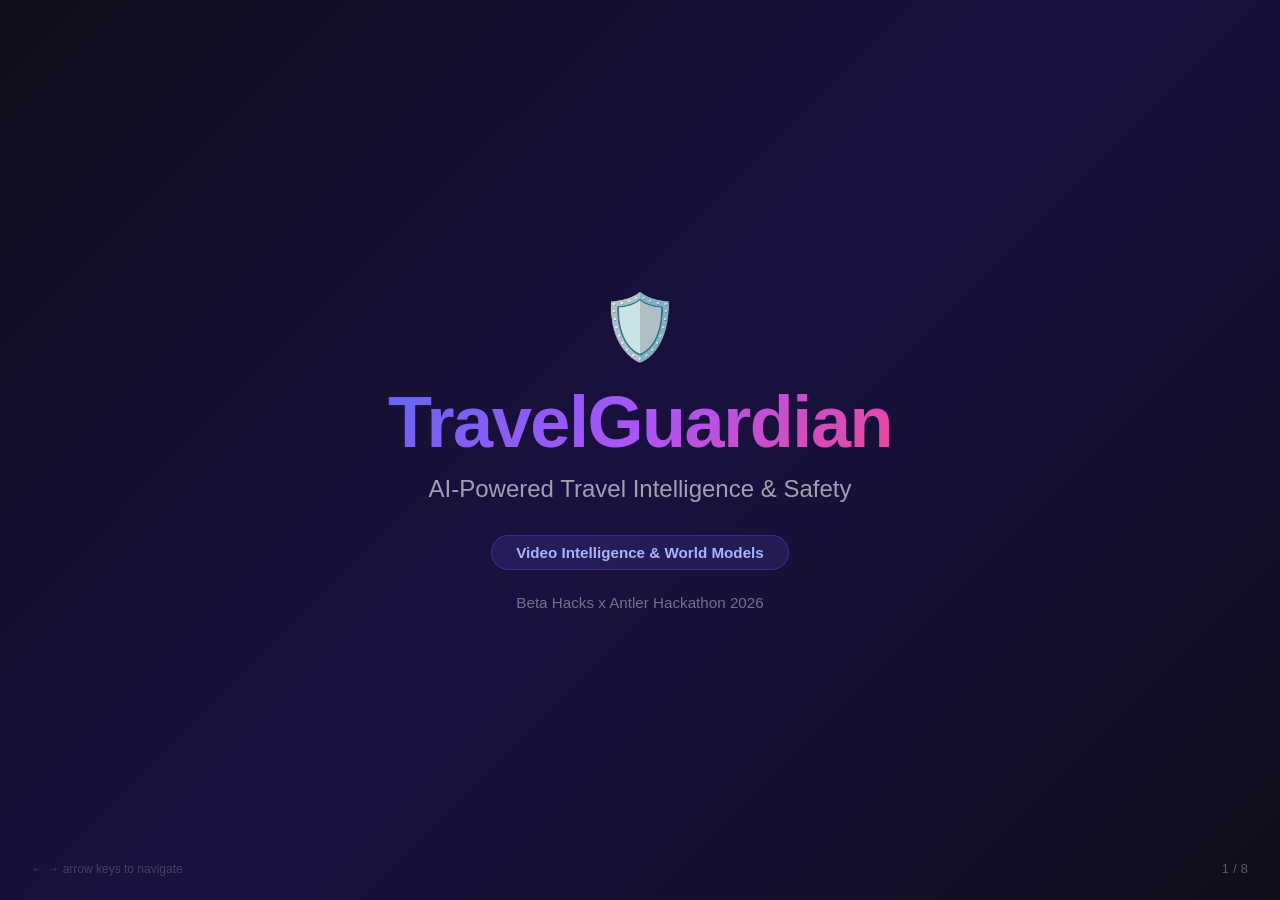
==== deck.html @ 5fe44419 "Initial commit: TravelGuardian - AI-powered travel intelligence & safety Full-stack travel companion" ====
<!DOCTYPE html>
<html lang="en">
<head>
<meta charset="UTF-8">
<meta name="viewport" content="width=device-width, initial-scale=1.0">
<title>TravelGuardian — Pitch Deck</title>
<style>
  * { margin: 0; padding: 0; box-sizing: border-box; }
  @import url('https://fonts.googleapis.com/css2?family=Inter:wght@400;500;600;700;800&display=swap');

  body {
    font-family: 'Inter', -apple-system, BlinkMacSystemFont, sans-serif;
    background: #0f0f1a;
    color: #fff;
    overflow: hidden;
    height: 100vh;
  }

  .deck { position: relative; width: 100vw; height: 100vh; }

  .slide {
    position: absolute;
    inset: 0;
    display: flex;
    flex-direction: column;
    justify-content: center;
    align-items: center;
    padding: 4rem 6rem;
    opacity: 0;
    transform: translateX(60px);
    transition: opacity 0.5s, transform 0.5s;
    pointer-events: none;
  }

  .slide.active {
    opacity: 1;
    transform: translateX(0);
    pointer-events: auto;
  }

  .slide.prev {
    opacity: 0;
    transform: translateX(-60px);
  }

  /* Slide counter */
  .counter {
    position: fixed;
    bottom: 1.5rem;
    right: 2rem;
    font-size: 0.85rem;
    color: rgba(255,255,255,0.3);
    font-weight: 500;
    z-index: 100;
  }

  .nav-hint {
    position: fixed;
    bottom: 1.5rem;
    left: 2rem;
    font-size: 0.75rem;
    color: rgba(255,255,255,0.2);
    z-index: 100;
  }

  /* ---- Slide Styles ---- */

  /* Title Slide */
  .slide-title {
    background: linear-gradient(135deg, #0f0f1a 0%, #1a1040 50%, #0f0f1a 100%);
    text-align: center;
  }

  .slide-title .logo { font-size: 4rem; margin-bottom: 1rem; }

  .slide-title h1 {
    font-size: 4.5rem;
    font-weight: 800;
    background: linear-gradient(135deg, #6366f1, #a855f7, #ec4899);
    -webkit-background-clip: text;
    -webkit-text-fill-color: transparent;
    margin-bottom: 0.75rem;
    letter-spacing: -0.02em;
  }

  .slide-title .subtitle {
    font-size: 1.5rem;
    color: rgba(255,255,255,0.6);
    font-weight: 400;
    margin-bottom: 2rem;
  }

  .slide-title .track-badge {
    display: inline-block;
    padding: 0.5rem 1.5rem;
    border-radius: 50px;
    background: rgba(99, 102, 241, 0.15);
    border: 1px solid rgba(99, 102, 241, 0.3);
    color: #a5b4fc;
    font-size: 0.95rem;
    font-weight: 600;
    margin-bottom: 1.5rem;
  }

  .slide-title .team {
    color: rgba(255,255,255,0.4);
    font-size: 0.95rem;
  }

  /* Problem Slide */
  .slide-problem {
    background: linear-gradient(135deg, #1a0a0a 0%, #0f0f1a 100%);
    text-align: left;
    align-items: flex-start;
  }

  .slide-problem .tag {
    font-size: 0.85rem;
    font-weight: 700;
    text-transform: uppercase;
    letter-spacing: 0.15em;
    color: #f87171;
    margin-bottom: 1rem;
  }

  .slide-problem h2 {
    font-size: 3rem;
    font-weight: 800;
    margin-bottom: 2rem;
    line-height: 1.2;
    max-width: 800px;
  }

  .pain-points {
    display: flex;
    flex-direction: column;
    gap: 1.25rem;
    max-width: 700px;
  }

  .pain-point {
    display: flex;
    align-items: flex-start;
    gap: 1rem;
    font-size: 1.2rem;
    color: rgba(255,255,255,0.8);
    line-height: 1.5;
  }

  .pain-point .icon { font-size: 1.5rem; flex-shrink: 0; }

  /* Solution Slide */
  .slide-solution {
    background: linear-gradient(135deg, #0a1a0a 0%, #0f0f1a 100%);
    text-align: left;
    align-items: flex-start;
  }

  .slide-solution .tag {
    font-size: 0.85rem;
    font-weight: 700;
    text-transform: uppercase;
    letter-spacing: 0.15em;
    color: #4ade80;
    margin-bottom: 1rem;
  }

  .slide-solution h2 {
    font-size: 3rem;
    font-weight: 800;
    margin-bottom: 2rem;
    line-height: 1.2;
  }

  .features {
    display: grid;
    grid-template-columns: 1fr 1fr 1fr;
    gap: 1.5rem;
    width: 100%;
    max-width: 1000px;
  }

  .feature-card {
    background: rgba(255,255,255,0.05);
    border: 1px solid rgba(255,255,255,0.08);
    border-radius: 16px;
    padding: 1.75rem;
    transition: transform 0.2s;
  }

  .feature-card:hover { transform: translateY(-4px); }

  .feature-card .feat-icon { font-size: 2rem; margin-bottom: 0.75rem; }

  .feature-card h3 {
    font-size: 1.15rem;
    font-weight: 700;
    margin-bottom: 0.5rem;
  }

  .feature-card p {
    font-size: 0.9rem;
    color: rgba(255,255,255,0.6);
    line-height: 1.5;
  }

  /* How It Works */
  .slide-how {
    background: linear-gradient(135deg, #0f0f1a 0%, #0a0a2a 100%);
    text-align: left;
    align-items: flex-start;
  }

  .slide-how .tag {
    font-size: 0.85rem;
    font-weight: 700;
    text-transform: uppercase;
    letter-spacing: 0.15em;
    color: #818cf8;
    margin-bottom: 1rem;
  }

  .slide-how h2 {
    font-size: 2.75rem;
    font-weight: 800;
    margin-bottom: 2.5rem;
  }

  .flow-steps {
    display: flex;
    gap: 1rem;
    width: 100%;
    max-width: 1100px;
    align-items: stretch;
  }

  .flow-step {
    flex: 1;
    background: rgba(255,255,255,0.04);
    border: 1px solid rgba(255,255,255,0.08);
    border-radius: 16px;
    padding: 1.5rem;
    position: relative;
    text-align: center;
  }

  .flow-step .step-num {
    position: absolute;
    top: -12px;
    left: 50%;
    transform: translateX(-50%);
    background: #6366f1;
    width: 28px;
    height: 28px;
    border-radius: 50%;
    display: flex;
    align-items: center;
    justify-content: center;
    font-size: 0.8rem;
    font-weight: 700;
  }

  .flow-step .step-icon { font-size: 2rem; margin: 0.75rem 0; }
  .flow-step h4 { font-size: 1rem; font-weight: 700; margin-bottom: 0.5rem; }
  .flow-step p { font-size: 0.8rem; color: rgba(255,255,255,0.5); line-height: 1.4; }

  .flow-arrow {
    display: flex;
    align-items: center;
    font-size: 1.5rem;
    color: rgba(255,255,255,0.2);
    flex-shrink: 0;
  }

  /* Tech Stack */
  .slide-stack {
    background: linear-gradient(135deg, #0f0f1a 0%, #1a1030 100%);
    text-align: left;
    align-items: flex-start;
  }

  .slide-stack .tag {
    font-size: 0.85rem;
    font-weight: 700;
    text-transform: uppercase;
    letter-spacing: 0.15em;
    color: #c084fc;
    margin-bottom: 1rem;
  }

  .slide-stack h2 {
    font-size: 2.75rem;
    font-weight: 800;
    margin-bottom: 2rem;
  }

  .stack-grid {
    display: grid;
    grid-template-columns: 1fr 1fr;
    gap: 1.25rem;
    width: 100%;
    max-width: 900px;
  }

  .stack-item {
    background: rgba(255,255,255,0.04);
    border: 1px solid rgba(255,255,255,0.08);
    border-radius: 12px;
    padding: 1.25rem 1.5rem;
    display: flex;
    align-items: center;
    gap: 1rem;
  }

  .stack-item .stack-icon { font-size: 1.75rem; flex-shrink: 0; }
  .stack-item h4 { font-size: 1rem; font-weight: 700; margin-bottom: 0.15rem; }
  .stack-item p { font-size: 0.8rem; color: rgba(255,255,255,0.5); }

  .butterbase-highlight {
    margin-top: 1.5rem;
    background: rgba(99, 102, 241, 0.1);
    border: 1px solid rgba(99, 102, 241, 0.25);
    border-radius: 12px;
    padding: 1.25rem 1.5rem;
    max-width: 900px;
    width: 100%;
  }

  .butterbase-highlight h4 {
    font-size: 1rem;
    color: #a5b4fc;
    margin-bottom: 0.5rem;
  }

  .bb-features {
    display: flex;
    flex-wrap: wrap;
    gap: 0.5rem;
  }

  .bb-feat {
    padding: 0.3rem 0.75rem;
    border-radius: 6px;
    background: rgba(99, 102, 241, 0.15);
    color: #c7d2fe;
    font-size: 0.8rem;
    font-weight: 500;
  }

  /* Memory Slide */
  .slide-memory {
    background: linear-gradient(135deg, #0f1a1a 0%, #0f0f1a 100%);
    text-align: left;
    align-items: flex-start;
  }

  .slide-memory .tag {
    font-size: 0.85rem;
    font-weight: 700;
    text-transform: uppercase;
    letter-spacing: 0.15em;
    color: #2dd4bf;
    margin-bottom: 1rem;
  }

  .slide-memory h2 {
    font-size: 2.75rem;
    font-weight: 800;
    margin-bottom: 2rem;
  }

  .memory-layers {
    display: flex;
    flex-direction: column;
    gap: 1rem;
    width: 100%;
    max-width: 900px;
  }

  .memory-layer {
    display: flex;
    align-items: center;
    gap: 1.25rem;
    background: rgba(255,255,255,0.04);
    border: 1px solid rgba(255,255,255,0.08);
    border-radius: 12px;
    padding: 1.1rem 1.5rem;
  }

  .memory-layer .ml-icon { font-size: 1.5rem; flex-shrink: 0; }
  .memory-layer h4 { font-size: 1rem; font-weight: 700; margin-bottom: 0.1rem; }
  .memory-layer p { font-size: 0.8rem; color: rgba(255,255,255,0.5); }

  /* Demo Slide */
  .slide-demo {
    background: linear-gradient(135deg, #0f0f1a 0%, #1a1040 50%, #0f0f1a 100%);
    text-align: center;
  }

  .slide-demo h2 {
    font-size: 3.5rem;
    font-weight: 800;
    margin-bottom: 1rem;
    background: linear-gradient(135deg, #6366f1, #a855f7);
    -webkit-background-clip: text;
    -webkit-text-fill-color: transparent;
  }

  .slide-demo .demo-url {
    font-size: 1.5rem;
    color: rgba(255,255,255,0.6);
    margin-bottom: 2rem;
  }

  .slide-demo .demo-url a {
    color: #a5b4fc;
    text-decoration: none;
  }

  .demo-points {
    display: flex;
    gap: 2rem;
    margin-top: 1rem;
  }

  .demo-point {
    text-align: center;
  }

  .demo-point .dp-icon { font-size: 2.5rem; margin-bottom: 0.5rem; }
  .demo-point h4 { font-size: 1rem; font-weight: 600; }
  .demo-point p { font-size: 0.8rem; color: rgba(255,255,255,0.5); margin-top: 0.25rem; }

  /* CTA / Closing */
  .slide-cta {
    background: linear-gradient(135deg, #1a1040 0%, #0f0f1a 50%, #1a1040 100%);
    text-align: center;
  }

  .slide-cta .logo { font-size: 4rem; margin-bottom: 1.5rem; }

  .slide-cta h2 {
    font-size: 3rem;
    font-weight: 800;
    margin-bottom: 1rem;
    background: linear-gradient(135deg, #6366f1, #a855f7, #ec4899);
    -webkit-background-clip: text;
    -webkit-text-fill-color: transparent;
  }

  .slide-cta .tagline {
    font-size: 1.25rem;
    color: rgba(255,255,255,0.5);
    margin-bottom: 2.5rem;
    max-width: 600px;
  }

  .cta-stats {
    display: flex;
    gap: 3rem;
    margin-bottom: 2rem;
  }

  .cta-stat { text-align: center; }
  .cta-stat .num {
    font-size: 2.5rem;
    font-weight: 800;
    color: #a5b4fc;
  }
  .cta-stat .label {
    font-size: 0.85rem;
    color: rgba(255,255,255,0.4);
    margin-top: 0.25rem;
  }

  .slide-cta .team-info {
    color: rgba(255,255,255,0.3);
    font-size: 0.9rem;
    margin-top: 1.5rem;
  }
</style>
</head>
<body>

<div class="deck" id="deck">

  <!-- Slide 1: Title -->
  <div class="slide slide-title active" data-index="0">
    <div class="logo">🛡️</div>
    <h1>TravelGuardian</h1>
    <p class="subtitle">AI-Powered Travel Intelligence & Safety</p>
    <div class="track-badge">Video Intelligence & World Models</div>
    <p class="team">Beta Hacks x Antler Hackathon 2026</p>
  </div>

  <!-- Slide 2: Problem -->
  <div class="slide slide-problem" data-index="1">
    <div class="tag">The Problem</div>
    <h2>Travelers explore blind.</h2>
    <div class="pain-points">
      <div class="pain-point">
        <span class="icon">😰</span>
        <span><strong>No context</strong> — you're standing in front of a landmark but don't know its significance, history, or what's nearby</span>
      </div>
      <div class="pain-point">
        <span class="icon">🔄</span>
        <span><strong>No memory</strong> — every trip starts from zero. Apps don't remember your preferences, past visits, or what you liked</span>
      </div>
      <div class="pain-point">
        <span class="icon">📵</span>
        <span><strong>No safety link</strong> — family and friends have no idea where you are or if you're safe while traveling</span>
      </div>
    </div>
  </div>

  <!-- Slide 3: Solution -->
  <div class="slide slide-solution" data-index="2">
    <div class="tag">The Solution</div>
    <h2>Your AI travel companion that sees, remembers, and protects.</h2>
    <div class="features">
      <div class="feature-card">
        <div class="feat-icon">📸</div>
        <h3>Snap & Understand</h3>
        <p>Point at any landmark. AI identifies the place, explains its significance, and surfaces safety tips and nearby attractions.</p>
      </div>
      <div class="feature-card">
        <div class="feat-icon">🧠</div>
        <h3>Smart Context</h3>
        <p>Chat with an AI that remembers your preferences, past visits, and conversations. Gets smarter with every trip.</p>
      </div>
      <div class="feature-card">
        <div class="feat-icon">🛡️</div>
        <h3>Guardian Ping</h3>
        <p>Real-time safety check-ins sent to a guardian's dashboard. AI-generated location summaries via WebSockets.</p>
      </div>
    </div>
  </div>

  <!-- Slide 4: How it Works -->
  <div class="slide slide-how" data-index="3">
    <div class="tag">How It Works</div>
    <h2>Four-step flow</h2>
    <div class="flow-steps">
      <div class="flow-step">
        <div class="step-num">1</div>
        <div class="step-icon">🏛️</div>
        <h4>Browse</h4>
        <p>Pick a landmark from the gallery or search by city/country</p>
      </div>
      <div class="flow-arrow">→</div>
      <div class="flow-step">
        <div class="step-num">2</div>
        <div class="step-icon">🤖</div>
        <h4>Analyze</h4>
        <p>AI vision model identifies the scene, history, and safety info</p>
      </div>
      <div class="flow-arrow">→</div>
      <div class="flow-step">
        <div class="step-num">3</div>
        <div class="step-icon">💬</div>
        <h4>Chat & Plan</h4>
        <p>Ask follow-ups, build a day plan, get restaurant suggestions</p>
      </div>
      <div class="flow-arrow">→</div>
      <div class="flow-step">
        <div class="step-num">4</div>
        <div class="step-icon">🛡️</div>
        <h4>Check-in</h4>
        <p>Send safety pings to guardian dashboard in real-time</p>
      </div>
    </div>
  </div>

  <!-- Slide 5: Tech Stack & Butterbase -->
  <div class="slide slide-stack" data-index="4">
    <div class="tag">Tech Stack</div>
    <h2>Built on Butterbase</h2>
    <div class="stack-grid">
      <div class="stack-item">
        <span class="stack-icon">🧠</span>
        <div>
          <h4>AI Gateway</h4>
          <p>Gemini 2.5 Flash via Butterbase AI — zero infra vision model</p>
        </div>
      </div>
      <div class="stack-item">
        <span class="stack-icon">🗃️</span>
        <div>
          <h4>Database</h4>
          <p>7 tables — landmarks, plans, visits, check-ins, conversations</p>
        </div>
      </div>
      <div class="stack-item">
        <span class="stack-icon">⚡</span>
        <div>
          <h4>KV Store</h4>
          <p>Analysis cache, visit counters, conversation memory</p>
        </div>
      </div>
      <div class="stack-item">
        <span class="stack-icon">🔌</span>
        <div>
          <h4>Realtime WebSockets</h4>
          <p>Live guardian dashboard with instant safety alerts</p>
        </div>
      </div>
    </div>
    <div class="butterbase-highlight">
      <h4>Butterbase Features Used</h4>
      <div class="bb-features">
        <span class="bb-feat">Database</span>
        <span class="bb-feat">AI Gateway</span>
        <span class="bb-feat">KV Store</span>
        <span class="bb-feat">Realtime</span>
        <span class="bb-feat">Auth</span>
        <span class="bb-feat">Storage</span>
        <span class="bb-feat">Frontend Deploy</span>
        <span class="bb-feat">MCP</span>
      </div>
    </div>
  </div>

  <!-- Slide 6: Persistent Memory -->
  <div class="slide slide-memory" data-index="5">
    <div class="tag">What Makes It Smart</div>
    <h2>3 layers of persistent memory</h2>
    <div class="memory-layers">
      <div class="memory-layer">
        <span class="ml-icon">⚡</span>
        <div>
          <h4>Analysis Cache (KV Store)</h4>
          <p>AI scene analysis is cached per landmark — instant on revisit, saves API calls and cost</p>
        </div>
      </div>
      <div class="memory-layer">
        <span class="ml-icon">🎯</span>
        <div>
          <h4>Preference Learning (KV + DB)</h4>
          <p>AI extracts preferences from chat (cuisine, safety, interests) and tailors future recommendations</p>
        </div>
      </div>
      <div class="memory-layer">
        <span class="ml-icon">💬</span>
        <div>
          <h4>Conversation Memory (KV Store)</h4>
          <p>Chat context persists per landmark — resume conversations across sessions with full history</p>
        </div>
      </div>
      <div class="memory-layer">
        <span class="ml-icon">📋</span>
        <div>
          <h4>Travel Plans & Visit Tracking (DB)</h4>
          <p>Daily itineraries, visit counts, photo storage — your full travel journal persisted</p>
        </div>
      </div>
    </div>
  </div>

  <!-- Slide 7: Live Demo -->
  <div class="slide slide-demo" data-index="6">
    <h2>Live Demo</h2>
    <p class="demo-url"><a href="https://travel-guardian.butterbase.dev" target="_blank">travel-guardian.butterbase.dev</a></p>
    <div class="demo-points">
      <div class="demo-point">
        <div class="dp-icon">🏛️</div>
        <h4>71 landmarks</h4>
        <p>12 countries</p>
      </div>
      <div class="demo-point">
        <div class="dp-icon">🤖</div>
        <h4>AI Vision</h4>
        <p>Scene understanding</p>
      </div>
      <div class="demo-point">
        <div class="dp-icon">🧠</div>
        <h4>Persistent Memory</h4>
        <p>Learns preferences</p>
      </div>
      <div class="demo-point">
        <div class="dp-icon">🛡️</div>
        <h4>Guardian Ping</h4>
        <p>Real-time safety</p>
      </div>
    </div>
  </div>

  <!-- Slide 8: Closing -->
  <div class="slide slide-cta" data-index="7">
    <div class="logo">🛡️</div>
    <h2>TravelGuardian</h2>
    <p class="tagline">AI that sees where you are, remembers where you've been, and keeps your loved ones informed.</p>
    <div class="cta-stats">
      <div class="cta-stat">
        <div class="num">8</div>
        <div class="label">Butterbase features</div>
      </div>
      <div class="cta-stat">
        <div class="num">3</div>
        <div class="label">Memory layers</div>
      </div>
      <div class="cta-stat">
        <div class="num">71</div>
        <div class="label">Landmarks</div>
      </div>
      <div class="cta-stat">
        <div class="num">12</div>
        <div class="label">Countries</div>
      </div>
    </div>
    <p class="team-info">Beta Hacks x Antler Hackathon 2026</p>
  </div>

</div>

<div class="counter" id="counter">1 / 8</div>
<div class="nav-hint">← → arrow keys to navigate</div>

<script>
  let current = 0;
  const slides = document.querySelectorAll('.slide');
  const counter = document.getElementById('counter');
  const total = slides.length;

  function goTo(n) {
    if (n < 0 || n >= total) return;
    slides[current].classList.remove('active');
    slides[current].classList.add(n > current ? 'prev' : '');
    current = n;
    slides.forEach((s, i) => {
      s.classList.remove('active', 'prev');
      if (i === current) s.classList.add('active');
      else if (i < current) s.classList.add('prev');
    });
    counter.textContent = `${current + 1} / ${total}`;
  }

  document.addEventListener('keydown', (e) => {
    if (e.key === 'ArrowRight' || e.key === ' ') { e.preventDefault(); goTo(current + 1); }
    if (e.key === 'ArrowLeft') { e.preventDefault(); goTo(current - 1); }
    if (e.key === 'Home') goTo(0);
    if (e.key === 'End') goTo(total - 1);
  });

  document.addEventListener('click', (e) => {
    if (e.clientX > window.innerWidth / 2) goTo(current + 1);
    else goTo(current - 1);
  });
</script>

</body>
</html>
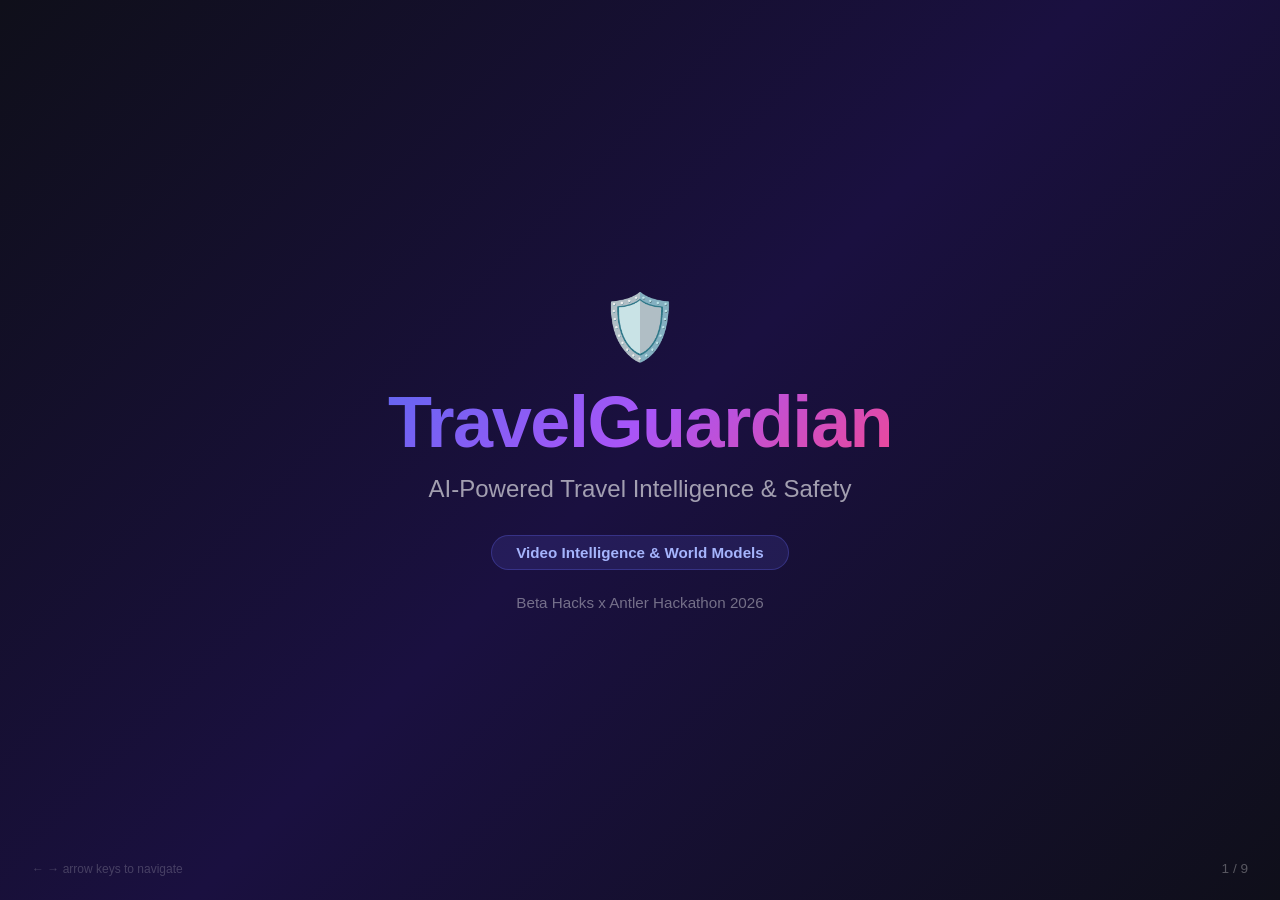
==== commit edf0225c: "Add architecture slide to pitch deck Co-Authored-By: Claude Sonnet 4.6 <noreply@anthropic.com>" ====
--- a/deck.html
+++ b/deck.html
@@ -345,6 +345,93 @@
     color: #c7d2fe;
     font-size: 0.8rem;
     font-weight: 500;
+  }
+
+  /* Architecture Slide */
+  .slide-arch {
+    background: linear-gradient(135deg, #0a0f1a 0%, #0f0f1a 100%);
+    text-align: left;
+    align-items: flex-start;
+  }
+
+  .slide-arch .tag {
+    font-size: 0.85rem;
+    font-weight: 700;
+    text-transform: uppercase;
+    letter-spacing: 0.15em;
+    color: #f59e0b;
+    margin-bottom: 1rem;
+  }
+
+  .slide-arch h2 {
+    font-size: 2.75rem;
+    font-weight: 800;
+    margin-bottom: 1.5rem;
+  }
+
+  .arch-diagram {
+    display: flex;
+    gap: 1.5rem;
+    width: 100%;
+    align-items: stretch;
+  }
+
+  .arch-col {
+    flex: 1;
+    display: flex;
+    flex-direction: column;
+    gap: 0.6rem;
+  }
+
+  .arch-col-header {
+    font-size: 0.8rem;
+    font-weight: 700;
+    text-transform: uppercase;
+    letter-spacing: 0.1em;
+    color: rgba(255,255,255,0.4);
+    text-align: center;
+    margin-bottom: 0.25rem;
+  }
+
+  .arch-box {
+    background: rgba(255,255,255,0.04);
+    border: 1px solid rgba(255,255,255,0.1);
+    border-radius: 10px;
+    padding: 0.7rem 0.9rem;
+    display: flex;
+    align-items: center;
+    gap: 0.6rem;
+    font-size: 0.8rem;
+  }
+
+  .arch-box .ab-icon { font-size: 1.1rem; flex-shrink: 0; }
+  .arch-box strong { font-weight: 700; }
+  .arch-box span { color: rgba(255,255,255,0.5); font-size: 0.72rem; }
+
+  .arch-box.highlight {
+    border-color: rgba(99,102,241,0.4);
+    background: rgba(99,102,241,0.08);
+  }
+
+  .arch-connector {
+    display: flex;
+    flex-direction: column;
+    justify-content: center;
+    align-items: center;
+    gap: 0.5rem;
+    color: rgba(255,255,255,0.15);
+    font-size: 1.5rem;
+    flex-shrink: 0;
+    width: 40px;
+  }
+
+  .arch-connector .conn-label {
+    font-size: 0.55rem;
+    text-transform: uppercase;
+    letter-spacing: 0.1em;
+    color: rgba(255,255,255,0.25);
+    writing-mode: vertical-rl;
+    transform: rotate(180deg);
   }
 
   /* Memory Slide */
@@ -620,8 +707,53 @@
     </div>
   </div>
 
-  <!-- Slide 6: Persistent Memory -->
-  <div class="slide slide-memory" data-index="5">
+  <!-- Slide 6: Architecture -->
+  <div class="slide slide-arch" data-index="5">
+    <div class="tag">Architecture</div>
+    <h2>How it's built</h2>
+    <div class="arch-diagram">
+
+      <div class="arch-col">
+        <div class="arch-col-header">Frontend</div>
+        <div class="arch-box"><span class="ab-icon">⚛️</span><div><strong>React + Vite</strong><br><span>Gallery, Explore, Chat, Guardian</span></div></div>
+        <div class="arch-box"><span class="ab-icon">📸</span><div><strong>Photo Upload</strong><br><span>Camera → Butterbase Storage</span></div></div>
+        <div class="arch-box"><span class="ab-icon">🔐</span><div><strong>Auth</strong><br><span>Signup/Login → personalized memory</span></div></div>
+        <div class="arch-box"><span class="ab-icon">🌐</span><div><strong>Deployed</strong><br><span>butterbase.dev CDN</span></div></div>
+      </div>
+
+      <div class="arch-connector">
+        <span>→</span>
+        <span class="conn-label">REST + WS</span>
+        <span>←</span>
+      </div>
+
+      <div class="arch-col">
+        <div class="arch-col-header">Butterbase Backend</div>
+        <div class="arch-box highlight"><span class="ab-icon">🤖</span><div><strong>AI Gateway</strong><br><span>Gemini 2.5 Flash — vision + chat</span></div></div>
+        <div class="arch-box highlight"><span class="ab-icon">🗃️</span><div><strong>PostgreSQL</strong><br><span>7 tables: landmarks, plans, visits, check-ins</span></div></div>
+        <div class="arch-box highlight"><span class="ab-icon">⚡</span><div><strong>KV Store</strong><br><span>Cache, counters, conversation memory</span></div></div>
+        <div class="arch-box highlight"><span class="ab-icon">📡</span><div><strong>Realtime WS</strong><br><span>Live safety alerts → guardian device</span></div></div>
+      </div>
+
+      <div class="arch-connector">
+        <span>→</span>
+        <span class="conn-label">Data Flow</span>
+        <span>←</span>
+      </div>
+
+      <div class="arch-col">
+        <div class="arch-col-header">Intelligence Layer</div>
+        <div class="arch-box"><span class="ab-icon">👁️</span><div><strong>Scene Analysis</strong><br><span>Photo → place ID, significance, safety</span></div></div>
+        <div class="arch-box"><span class="ab-icon">🧠</span><div><strong>Memory Engine</strong><br><span>Preferences, visits, conversations persist</span></div></div>
+        <div class="arch-box"><span class="ab-icon">🎯</span><div><strong>Personalization</strong><br><span>Extract prefs from chat → tailor responses</span></div></div>
+        <div class="arch-box"><span class="ab-icon">🛡️</span><div><strong>Safety Pipeline</strong><br><span>AI summary + GPS → guardian in real-time</span></div></div>
+      </div>
+
+    </div>
+  </div>
+
+  <!-- Slide 7: Persistent Memory -->
+  <div class="slide slide-memory" data-index="6">
     <div class="tag">What Makes It Smart</div>
     <h2>3 layers of persistent memory</h2>
     <div class="memory-layers">
@@ -656,10 +788,11 @@
     </div>
   </div>
 
-  <!-- Slide 7: Live Demo -->
-  <div class="slide slide-demo" data-index="6">
+  <!-- Slide 8: Live Demo -->
+  <div class="slide slide-demo" data-index="7">
     <h2>Live Demo</h2>
     <p class="demo-url"><a href="https://travel-guardian.butterbase.dev" target="_blank">travel-guardian.butterbase.dev</a></p>
+    <p class="demo-url" style="font-size:1.1rem; margin-top:-1rem;"><a href="https://github.com/abhijitbetigeri/travel-guardian" target="_blank">github.com/abhijitbetigeri/travel-guardian</a></p>
     <div class="demo-points">
       <div class="demo-point">
         <div class="dp-icon">🏛️</div>
@@ -684,8 +817,8 @@
     </div>
   </div>
 
-  <!-- Slide 8: Closing -->
-  <div class="slide slide-cta" data-index="7">
+  <!-- Slide 9: Closing -->
+  <div class="slide slide-cta" data-index="8">
     <div class="logo">🛡️</div>
     <h2>TravelGuardian</h2>
     <p class="tagline">AI that sees where you are, remembers where you've been, and keeps your loved ones informed.</p>
@@ -707,12 +840,13 @@
         <div class="label">Countries</div>
       </div>
     </div>
-    <p class="team-info">Beta Hacks x Antler Hackathon 2026</p>
+    <p class="team-info" style="margin-bottom: 0.5rem;">Beta Hacks x Antler Hackathon 2026</p>
+    <p class="team-info"><a href="https://github.com/abhijitbetigeri/travel-guardian" target="_blank" style="color: rgba(255,255,255,0.4); text-decoration: none;">github.com/abhijitbetigeri/travel-guardian</a></p>
   </div>
 
 </div>
 
-<div class="counter" id="counter">1 / 8</div>
+<div class="counter" id="counter">1 / 9</div>
 <div class="nav-hint">← → arrow keys to navigate</div>
 
 <script>
